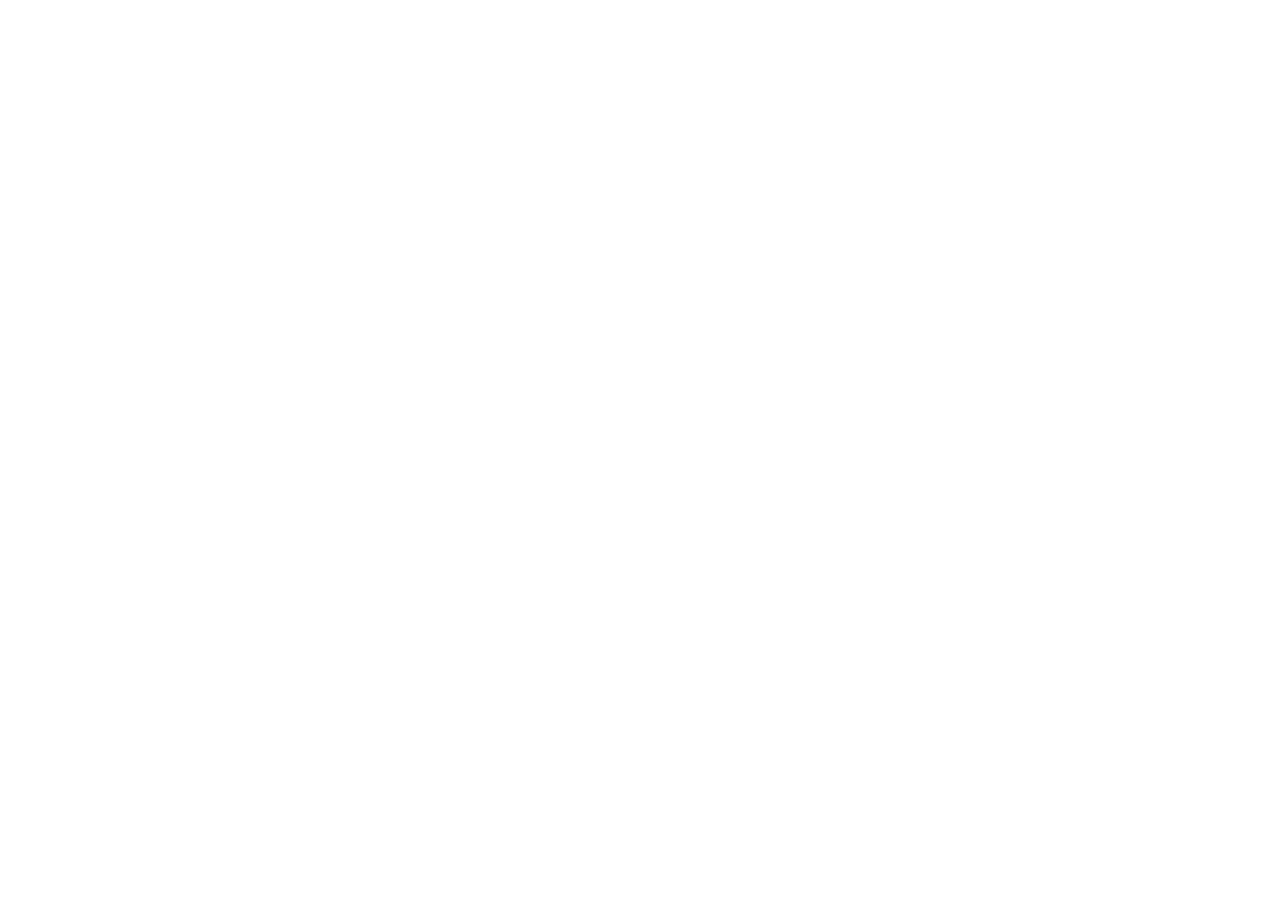
==== index2.html @ b8d74b95 "Copy" ====
<!DOCTYPE html>
<html lang="en">
<head>
    <meta charset="UTF-8">
    <meta http-equiv="X-UA-Compatible" content="IE=edge">
    <meta name="viewport" content="width=device-width, initial-scale=1.0">
    <title>Mini Project Copy</title>
    <link rel="stylesheet" href="./styles2.css">
</head>
<body>
    
</body>
</html>
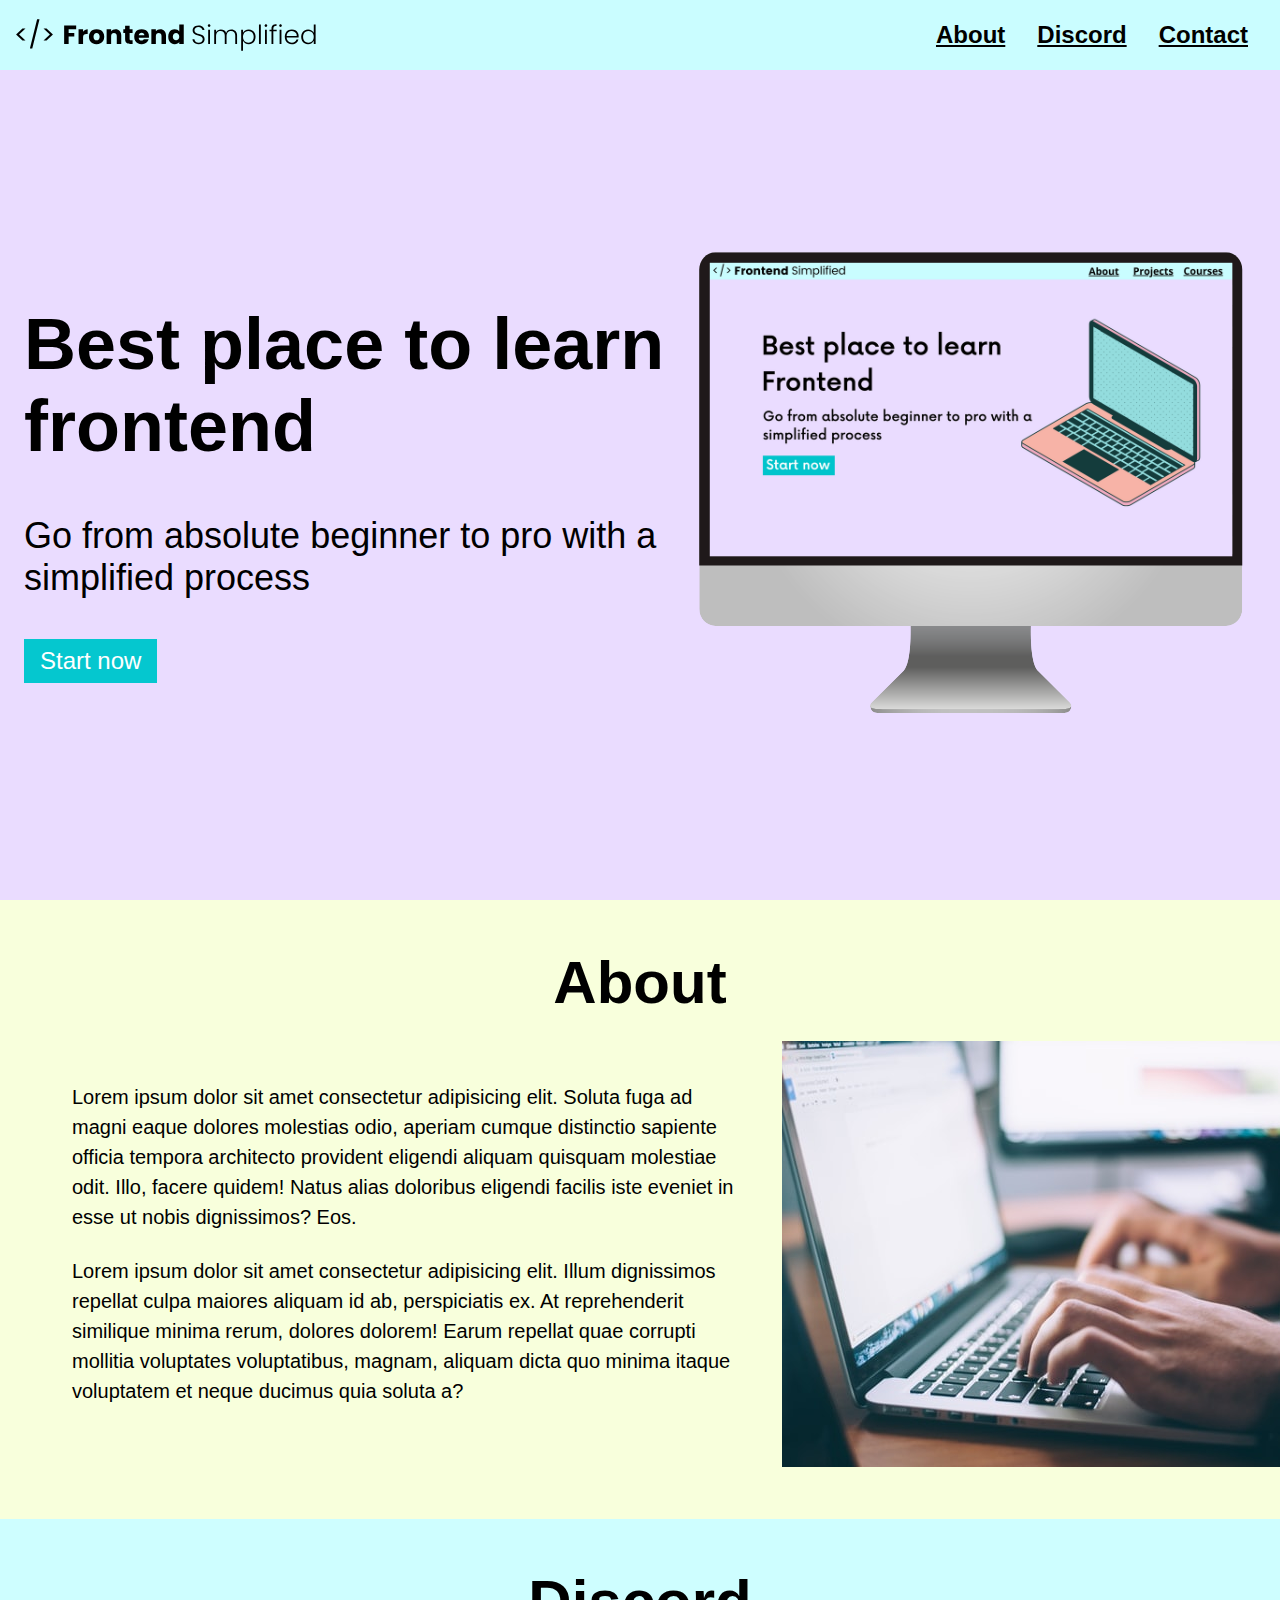
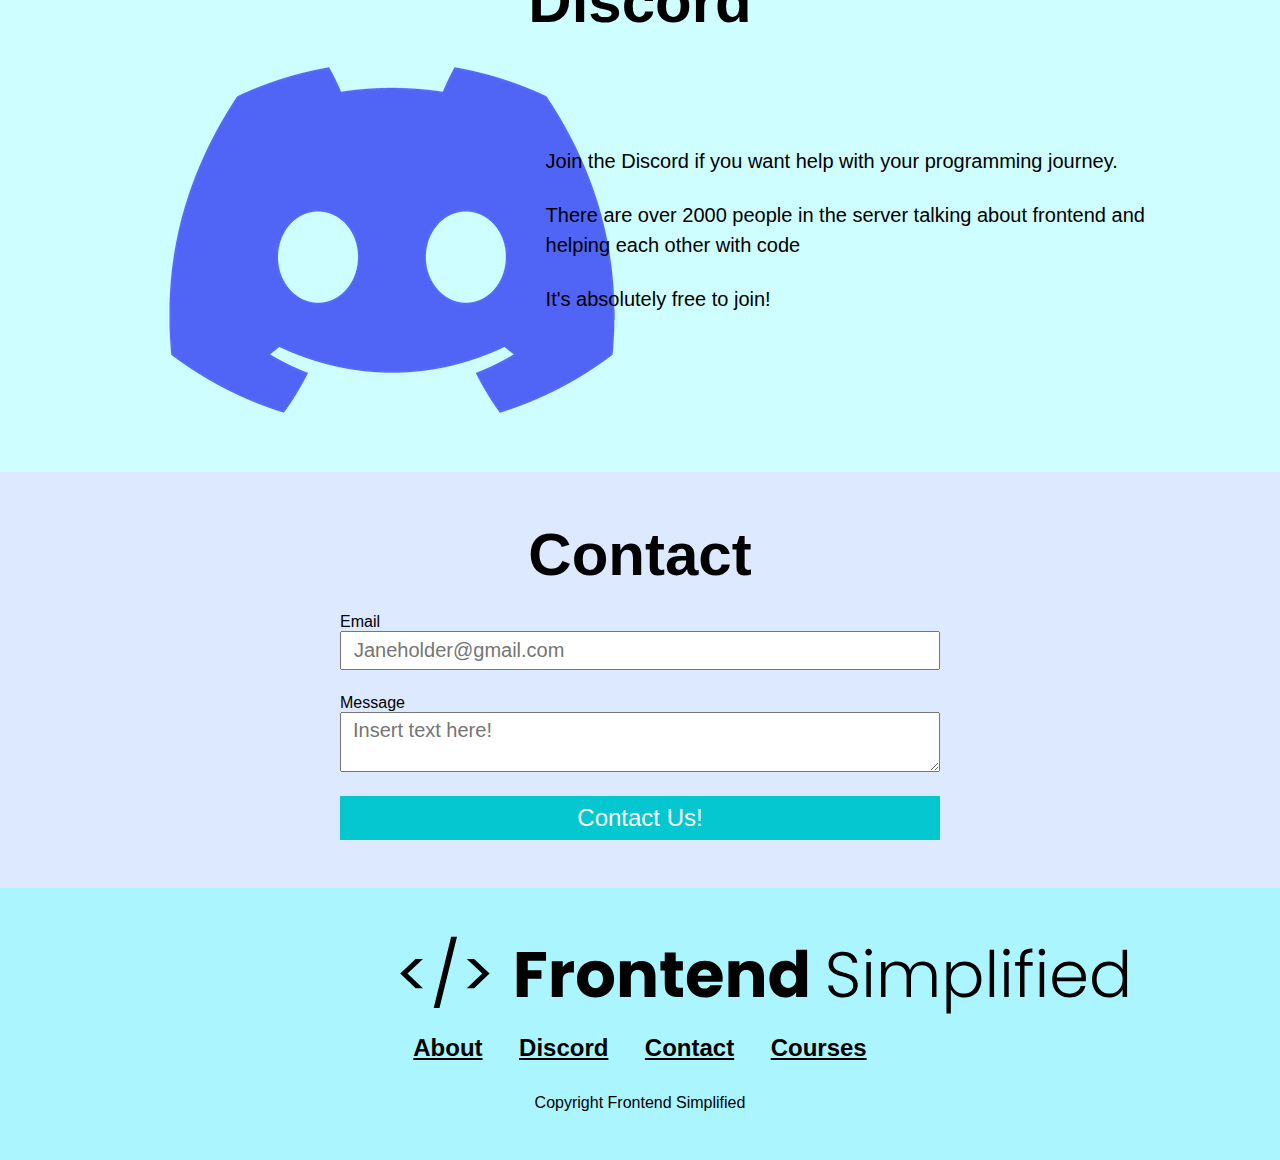
==== commit 5c8d7575: "debug found" ====
--- a/index2.html
+++ b/index2.html
@@ -1,13 +1,114 @@
 <!DOCTYPE html>
 <html lang="en">
-<head>
-    <meta charset="UTF-8">
-    <meta http-equiv="X-UA-Compatible" content="IE=edge">
-    <meta name="viewport" content="width=device-width, initial-scale=1.0">
+  <head>
+    <meta charset="UTF-8" />
+    <meta http-equiv="X-UA-Compatible" content="IE=edge" />
+    <meta name="viewport" content="width=device-width, initial-scale=1.0" />
     <title>Mini Project Copy</title>
-    <link rel="stylesheet" href="./styles2.css">
-</head>
-<body>
-    
-</body>
-</html>+    <link rel="stylesheet" href="./styles2.css" />
+  </head>
+  <body>
+    <section>
+      <nav>
+        <img src="./HTML Practise Assets/FES.svg" class="logo" alt="Logo" />
+        <ul>
+          <li><a href="about">About</a></li>
+          <li><a href="discord">Discord</a></li>
+          <li><a href="contact">Contact</a></li>
+        </ul>
+      </nav>
+      <header>
+        <div class="row">
+          <div>
+            <h1>Best place to learn frontend</h1>
+            <p class="subheader">
+              Go from absolute beginner to pro with a simplified process
+            </p>
+            <button>Start now</button>
+          </div>
+          <figure>
+            <img src="./HTML Practise Assets/laptop.png" alt="FES laptop" />
+          </figure>
+        </div>
+      </header>
+    </section>
+
+    <main>
+      <section id="about">
+        <h2>About</h2>
+        <div class="row">
+          <div class="section__description">
+            <div class="section__description--wrapper">
+              <p class="section__description--para">
+                Lorem ipsum dolor sit amet consectetur adipisicing elit. Soluta
+                fuga ad magni eaque dolores molestias odio, aperiam cumque
+                distinctio sapiente officia tempora architecto provident
+                eligendi aliquam quisquam molestiae odit. Illo, facere quidem!
+                Natus alias doloribus eligendi facilis iste eveniet in esse ut
+                nobis dignissimos? Eos.
+              </p>
+              <p class="section__description--para">
+                Lorem ipsum dolor sit amet consectetur adipisicing elit. Illum
+                dignissimos repellat culpa maiores aliquam id ab, perspiciatis
+                ex. At reprehenderit similique minima rerum, dolores dolorem!
+                Earum repellat quae corrupti mollitia voluptates voluptatibus,
+                magnam, aliquam dicta quo minima itaque voluptatem et neque
+                ducimus quia soluta a?
+              </p>
+            </div>
+            <figure class="about__img--wrapper">
+              <img src="./HTML Practise Assets/about.jpg" alt="Laptop" />
+            </figure>
+          </div>
+        </div>
+      </section>
+
+      <section id="discord">
+        <h2>Discord</h2>
+        <div class="row">
+          <div class="section__description">
+            <figure class="about__img--wrapper">
+              <img src="./HTML Practise Assets/discord.png" alt="" />
+            </figure>
+            <div class="section__description--wrapper">
+              <p class="section__description--para">
+                Join the Discord if you want help with your programming journey.
+              </p>
+              <p class="section__description--para">
+                There are over 2000 people in the server talking about frontend
+                and helping each other with code
+              </p>
+              <p class="section__description--para">
+                It's absolutely free to join!
+              </p>
+            </div>
+          </div>
+        </div>
+      </section>
+    </main>
+
+    <section id="contact">
+        <h2>Contact</h2>
+        <form action="">
+          <span>Email</span>
+          <input type="email" placeholder="Janeholder@gmail.com" />
+          <span>Message</span>
+          <textarea type="text" placeholder="Insert text here!"></textarea>
+          <button>Contact Us!</button>
+        </form>
+      </section>
+  
+      <footer>
+        <div class="footer__logo">
+          <img src="./HTML Practise Assets/FES.svg" alt="" />
+        </div>
+        <div class="footer__links">
+          <a class="footer__links--anchor" href="#about">About</a>
+          <a class="footer__links--anchor" href="#discord">Discord</a>
+          <a class="footer__links--anchor" href="#contact">Contact</a>
+          <a class="footer__links--anchor" href="#courses">Courses</a>
+        </div>
+        <p>Copyright Frontend Simplified</p>
+      </footer>
+    </body>
+  </html>--- a/styles2.css
+++ b/styles2.css
@@ -0,0 +1,180 @@
+* {
+  @import url("https://fonts.googleapis.com/css2?family=Roboto:wght@300;400;500;700&display=swap");
+  font-family: "Roboto", sans-serif;
+  box-sizing: border-box;
+  padding: 0;
+  margin: 0;
+}
+
+/* NAV section */
+
+nav {
+  height: 70px;
+  display: flex;
+  justify-content: space-between;
+  align-items: center;
+  padding: 0 16px;
+  background-color: #cafdff;
+}
+
+header {
+  background-color: #eadcff;
+  display: flex;
+  justify-content: center;
+  align-items: center;
+  padding: 24px;
+  height: calc(100vh - 70px);
+}
+
+.row {
+  width: 100%;
+  max-width: 1300px;
+  margin: 0 auto;
+  display: flex;
+  justify-content: center;
+  align-items: center;
+}
+
+.subheader {
+  font-size: 36px;
+  padding: 16px 0px;
+  margin: 16px 0px 24px 0px;
+}
+
+button {
+  background-color: #05c7cf;
+  border: none;
+  font-size: 24px;
+  color: white;
+  padding: 8px 16px;
+  cursor: pointer;
+}
+
+h1 {
+  font-size: 72px;
+  padding: 16px 0px;
+}
+
+a {
+  color: #000;
+  font-weight: 700;
+  font-size: 24px;
+}
+
+.logo {
+  width: 300px;
+}
+
+ul {
+  display: flex;
+}
+
+li {
+  list-style: none;
+  padding: 16px;
+}
+
+/* About Section */
+
+#about,
+#discord,
+#contact,
+footer {
+  padding: 48px;
+}
+
+#about {
+  background-color: #f8ffdc;
+}
+
+h2 {
+  font-size: 60px;
+  text-align: center;
+  margin-bottom: 24px;
+}
+.section__description {
+    display: flex;
+    justify-content: center;
+    align-items: center;
+}
+
+.about__img--wrapper {
+  width: 40%;
+}
+
+.img {
+  width: 100%;
+}
+
+.section__description--wrapper {
+  width: 60%;
+}
+
+.section__description--para {
+  font-size: 20px;
+  line-height: 1.5;
+  margin-bottom: 24px;
+}
+
+.about__img--wrapper,
+.section__description--wrapper {
+  padding: 0px 24px;
+}
+
+/*
+DISCORD SECTION
+
+*/
+
+#discord {
+    background-color: #cefeff;
+  }
+  
+  /*
+  CONTACT SECTION
+  
+  */
+  
+  #contact {
+    background-color: #dce9ff;
+  }
+  
+  form {
+    width: 100%;
+    max-width: 600px;
+    display: flex;
+    flex-direction: column;
+    margin: 0 auto;
+  }
+  
+  textarea,
+  input{
+      margin-bottom: 24px;
+      font-size: 20px;
+      padding: 6px 12px;
+  } 
+  
+  /*
+  FOOTER
+  
+  */
+  
+  footer{
+      background-color: #aaf5ff;
+      display: flex;
+      flex-direction: column;
+      align-items: center;
+  }
+  
+  .footer__logo{
+      max-width: 480px;
+      margin-bottom: 16px;
+  }
+  
+  .footer__links{
+  margin-bottom: 32px;
+  }
+  
+  .footer__links--anchor{
+      padding: 0px 16px;
+  }
